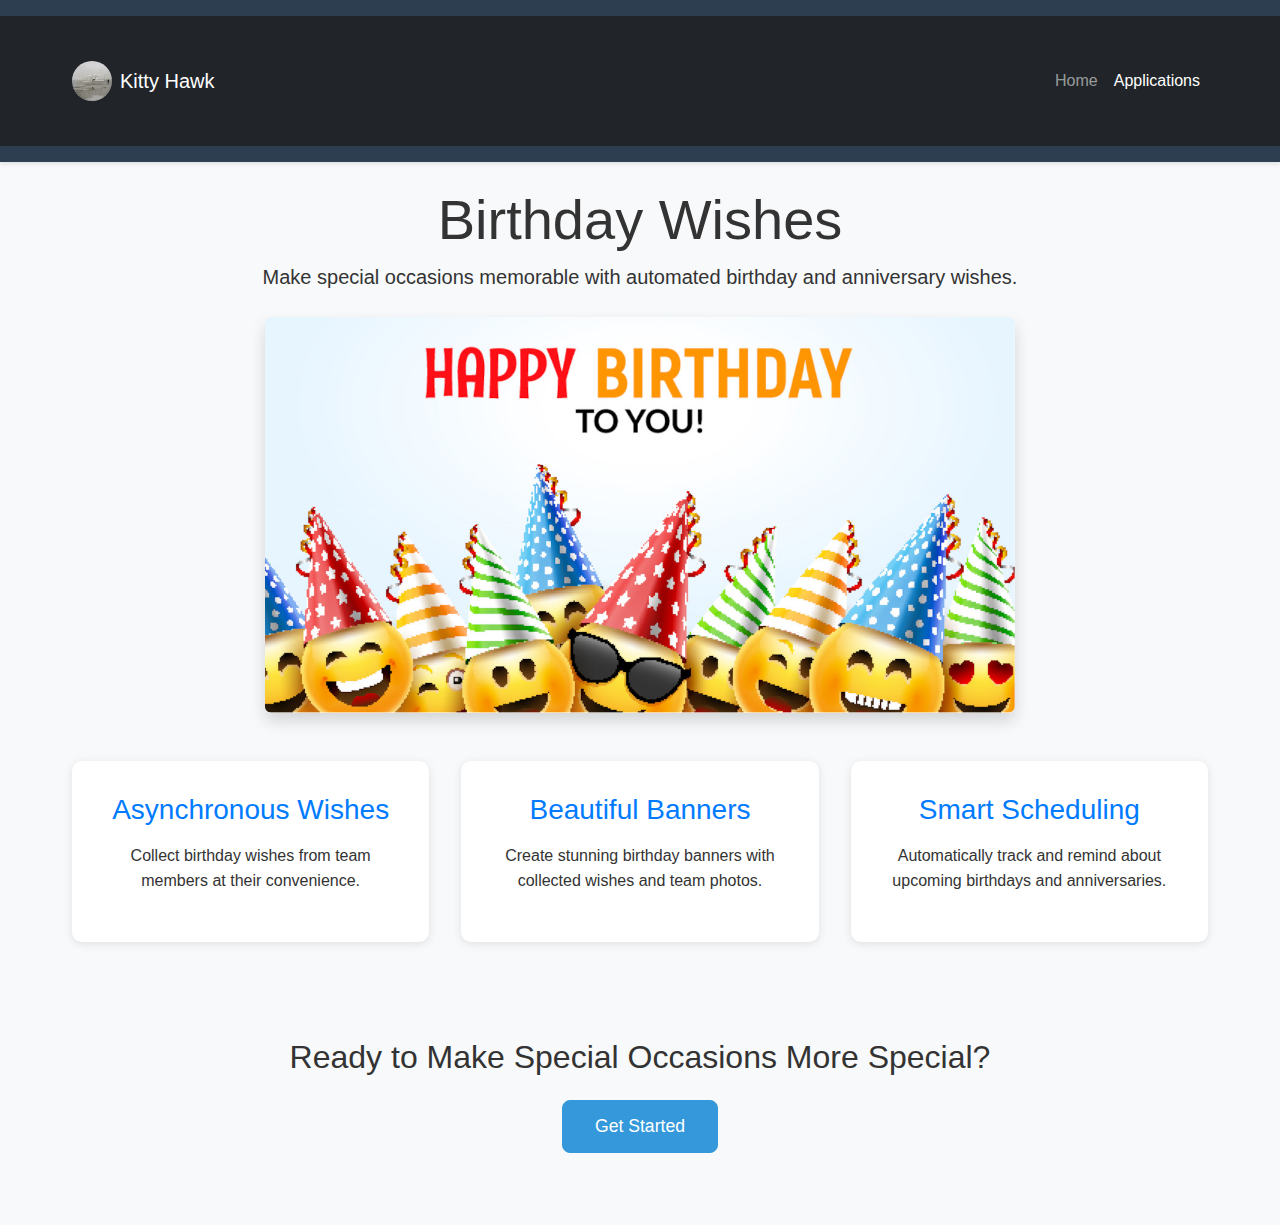
==== birthday-wishes/index.html @ 1bcf80a0 "Added home/applications/producs pages and added bootstrap library" ====
<!DOCTYPE html>
<html lang="en">
<head>
    <meta charset="UTF-8">
    <meta name="viewport" content="width=device-width, initial-scale=1.0">
    <title>Birthday Wishes - Kitty Hawk Applications</title>
    <link rel="stylesheet" href="../css/main.css">
    <style>
        * {
            margin: 0;
            padding: 0;
            box-sizing: border-box;
        }

        body {
            font-family: Arial, sans-serif;
            line-height: 1.6;
            color: #333;
        }

        .header {
            background-color: #f8f9fa;
            padding: 2rem 0;
            text-align: center;
        }

        .container {
            max-width: 1200px;
            margin: 0 auto;
            padding: 2rem;
        }

        .back-link {
            display: inline-block;
            margin-bottom: 2rem;
            color: #007bff;
            text-decoration: none;
        }

        .back-link:hover {
            text-decoration: underline;
        }

        .hero {
            text-align: center;
            margin-bottom: 3rem;
        }

        .hero h1 {
            font-size: 2.5rem;
            margin-bottom: 1rem;
        }

        .hero p {
            font-size: 1.2rem;
            color: #666;
            max-width: 800px;
            margin: 0 auto;
        }

        .features {
            display: grid;
            grid-template-columns: repeat(auto-fit, minmax(300px, 1fr));
            gap: 2rem;
            margin-bottom: 3rem;
        }

        .feature-card {
            background: white;
            padding: 2rem;
            border-radius: 10px;
            box-shadow: 0 2px 10px rgba(0, 0, 0, 0.1);
        }

        .feature-card h3 {
            margin-bottom: 1rem;
            color: #007bff;
        }

        .cta-section {
            text-align: center;
            background-color: #f8f9fa;
            padding: 3rem 0;
            border-radius: 10px;
        }

        .cta-button {
            display: inline-block;
            padding: 1rem 2rem;
            background-color: #007bff;
            color: white;
            text-decoration: none;
            border-radius: 5px;
            margin-top: 1rem;
            transition: background-color 0.3s ease;
        }

        .cta-button:hover {
            background-color: #0056b3;
        }

        .demo-image {
            max-width: 100%;
            height: auto;
            border-radius: 10px;
            margin: 2rem 0;
        }
    </style>
</head>
<body class="app-detail">
    <header>
        <nav class="navbar navbar-expand-lg navbar-dark bg-dark">
            <div class="container">
                <a class="navbar-brand d-flex align-items-center" href="../index.html">
                    <img src="../images/First_flight2.jpg" alt="Kitty Hawk Logo" class="me-2" style="width: 40px; height: 40px; border-radius: 50%;">
                    <span>Kitty Hawk</span>
                </a>
                <button class="navbar-toggler" type="button" data-bs-toggle="collapse" data-bs-target="#navbarNav">
                    <span class="navbar-toggler-icon"></span>
                </button>
                <div class="collapse navbar-collapse" id="navbarNav">
                    <ul class="navbar-nav ms-auto">
                        <li class="nav-item">
                            <a class="nav-link" href="../index.html">Home</a>
                        </li>
                        <li class="nav-item">
                            <a class="nav-link active" href="../applications.html">Applications</a>
                        </li>
                    </ul>
                </div>
            </div>
        </nav>
    </header>

    <main class="container py-4">
        <div class="text-center mb-4">
            <h1 class="display-4">Birthday Wishes</h1>
            <p class="lead">Make special occasions memorable with automated birthday and anniversary wishes.</p>
        </div>

        <div class="row justify-content-center mb-5">
            <div class="col-lg-8">
                <img src="../images/happybirthday.jpeg" alt="Birthday Wishes Demo" class="img-fluid rounded shadow">
            </div>
        </div>

        <div class="features">
            <div class="feature-card">
                <h3>Asynchronous Wishes</h3>
                <p>Collect birthday wishes from team members at their convenience.</p>
            </div>
            
            <div class="feature-card">
                <h3>Beautiful Banners</h3>
                <p>Create stunning birthday banners with collected wishes and team photos.</p>
            </div>
            
            <div class="feature-card">
                <h3>Smart Scheduling</h3>
                <p>Automatically track and remind about upcoming birthdays and anniversaries.</p>
            </div>
        </div>

        <div class="cta-section">
            <h2 class="mb-4">Ready to Make Special Occasions More Special?</h2>
            <a href="#" class="btn btn-primary btn-lg">Get Started</a>
        </div>
    </main>

    <script src="https://cdn.jsdelivr.net/npm/bootstrap@5.3.3/dist/js/bootstrap.bundle.min.js"></script>
</body>
</html>
---- css/main.css ----
/* Import Bootstrap CSS */
@import url('../lib/css/bootstrap.min.css');

/* Custom Variables */
:root {
    --primary-color: #2c3e50;
    --secondary-color: #3498db;
    --accent-color: #e74c3c;
    --text-color: #2c3e50;
    --light-bg: #f8f9fa;
    --dark-bg: #2c3e50;
}

/* Global Styles */
body {
    font-family: 'Segoe UI', Tahoma, Geneva, Verdana, sans-serif;
    color: var(--text-color);
    line-height: 1.6;
}

/* Header Styles */
header {
    background-color: var(--dark-bg);
    padding: 1rem 0;
    box-shadow: 0 2px 4px rgba(0,0,0,0.1);
}

.navbar {
    padding: 0.5rem 0;
}

.logo-container {
    display: flex;
    align-items: center;
    text-decoration: none;
    color: white;
}

.logo-container img {
    width: 40px;
    height: 40px;
    border-radius: 50%;
    margin-right: 10px;
}

.logo-container span {
    font-size: 1.5rem;
    font-weight: bold;
}

.back-link {
    color: white;
    text-decoration: none;
    margin-left: 1rem;
    transition: color 0.3s ease;
}

.back-link:hover {
    color: var(--secondary-color);
}

/* Hero Section */
.hero {
    background: linear-gradient(rgba(0,0,0,0.5), rgba(0,0,0,0.5)), url('../images/First_flight2.jpg');
    background-size: cover;
    background-position: center;
    height: 100vh;
    display: flex;
    align-items: center;
    justify-content: center;
    text-align: center;
    color: white;
}

.hero-content {
    max-width: 800px;
    padding: 2rem;
}

.hero h1 {
    font-size: 3.5rem;
    margin-bottom: 1rem;
}

.hero p {
    font-size: 1.5rem;
    margin-bottom: 2rem;
}

/* Applications Grid */
.applications-grid {
    display: grid;
    grid-template-columns: repeat(auto-fit, minmax(300px, 1fr));
    gap: 2rem;
    padding: 2rem 0;
}

.app-card {
    background: white;
    border-radius: 10px;
    overflow: hidden;
    box-shadow: 0 4px 6px rgba(0,0,0,0.1);
    transition: transform 0.3s ease;
}

.app-card:hover {
    transform: translateY(-5px);
}

.app-card img {
    width: 100%;
    height: 200px;
    object-fit: cover;
}

.app-card-content {
    padding: 1.5rem;
}

.app-card h3 {
    margin-bottom: 1rem;
    color: var(--primary-color);
}

.app-card p {
    color: #666;
    margin-bottom: 1.5rem;
}

/* Application Detail Pages */
.app-detail {
    background-color: var(--light-bg);
}

.demo-image {
    width: 100%;
    max-width: 800px;
    border-radius: 10px;
    margin: 2rem 0;
    box-shadow: 0 4px 6px rgba(0,0,0,0.1);
}

.features {
    display: grid;
    grid-template-columns: repeat(auto-fit, minmax(250px, 1fr));
    gap: 2rem;
    margin: 3rem 0;
}

.feature-card {
    background: white;
    padding: 2rem;
    border-radius: 10px;
    box-shadow: 0 4px 6px rgba(0,0,0,0.1);
    text-align: center;
}

.feature-card h3 {
    color: var(--primary-color);
    margin-bottom: 1rem;
}

/* Buttons */
.btn-primary {
    background-color: var(--secondary-color);
    border-color: var(--secondary-color);
    padding: 0.75rem 2rem;
    font-size: 1.1rem;
    transition: all 0.3s ease;
}

.btn-primary:hover {
    background-color: #2980b9;
    border-color: #2980b9;
    transform: translateY(-2px);
}

/* Call to Action Section */
.cta-section {
    text-align: center;
    padding: 4rem 0;
    background-color: var(--light-bg);
    margin-top: 3rem;
}

/* Responsive Design */
@media (max-width: 768px) {
    .hero h1 {
        font-size: 2.5rem;
    }
    
    .hero p {
        font-size: 1.2rem;
    }
    
    .applications-grid {
        grid-template-columns: 1fr;
    }
    
    .features {
        grid-template-columns: 1fr;
    }
}

/* Container */
.container {
    max-width: 1200px;
    margin: 0 auto;
    padding: 0 1rem;
}

/* Utility Classes */
.text-center {
    text-align: center;
}

.mb-4 {
    margin-bottom: 1.5rem;
}

.mt-4 {
    margin-top: 1.5rem;
}

.py-4 {
    padding-top: 1.5rem;
    padding-bottom: 1.5rem;
}
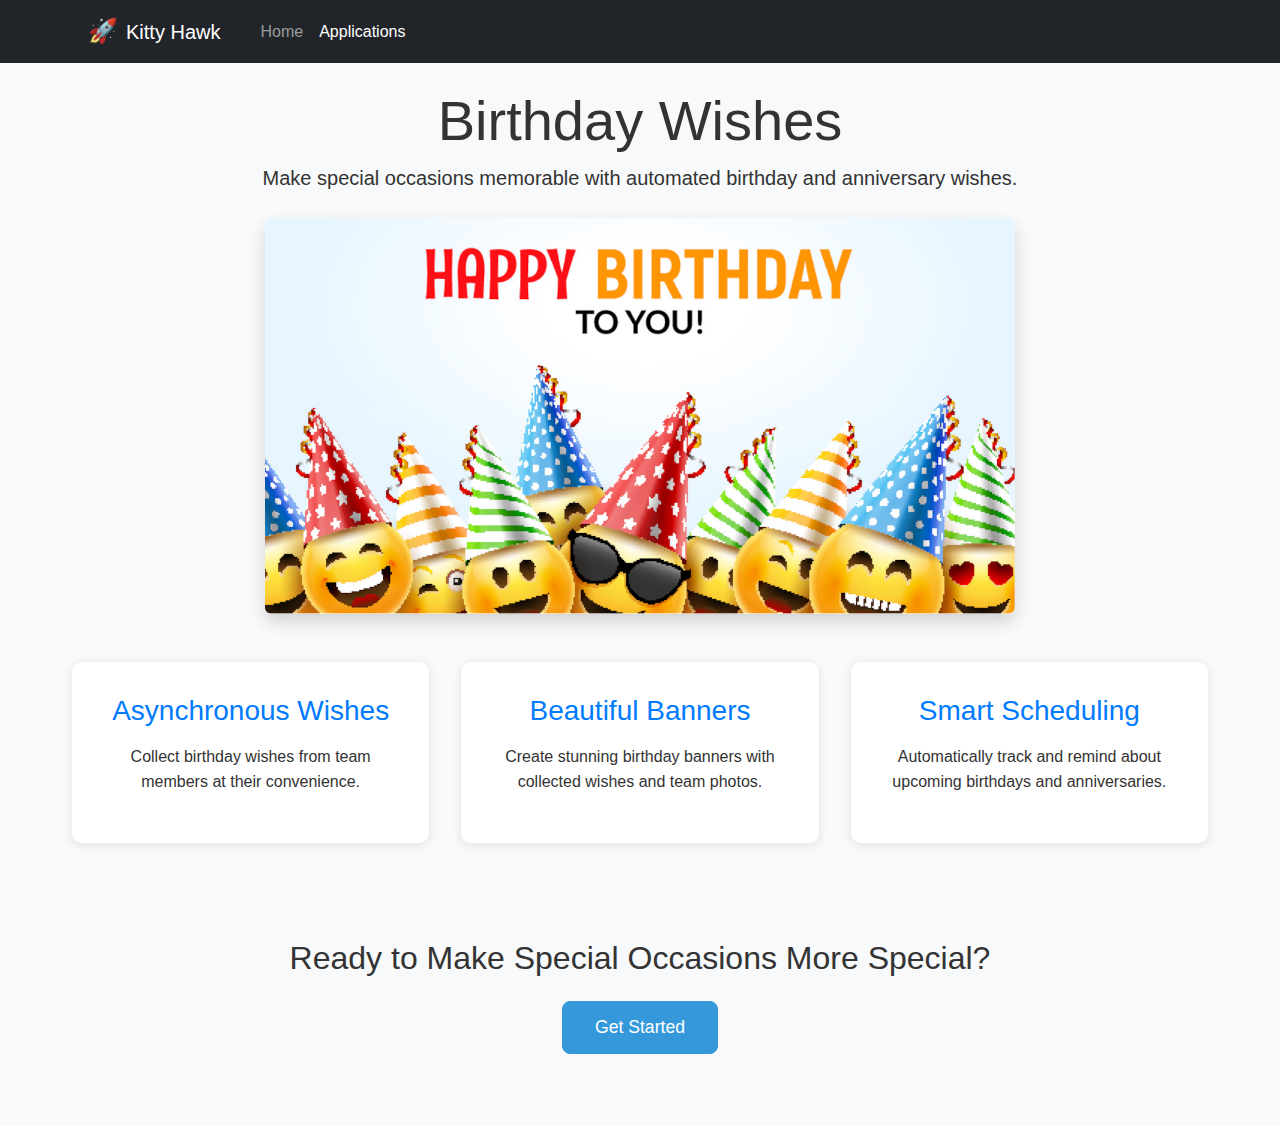
==== commit 82ce06dc: "Cleamup logo - use a rocket imo" ====
--- a/birthday-wishes/index.html
+++ b/birthday-wishes/index.html
@@ -111,17 +111,17 @@
     <header>
         <nav class="navbar navbar-expand-lg navbar-dark bg-dark">
             <div class="container">
-                <a class="navbar-brand d-flex align-items-center" href="../index.html">
-                    <img src="../images/First_flight2.jpg" alt="Kitty Hawk Logo" class="me-2" style="width: 40px; height: 40px; border-radius: 50%;">
+                <a class="navbar-brand d-flex align-items-center" href="/">
+                    <span class="me-2" style="font-size: 1.5rem;">🚀</span>
                     <span>Kitty Hawk</span>
                 </a>
                 <button class="navbar-toggler" type="button" data-bs-toggle="collapse" data-bs-target="#navbarNav">
                     <span class="navbar-toggler-icon"></span>
                 </button>
                 <div class="collapse navbar-collapse" id="navbarNav">
-                    <ul class="navbar-nav ms-auto">
+                    <ul class="navbar-nav">
                         <li class="nav-item">
-                            <a class="nav-link" href="../index.html">Home</a>
+                            <a class="nav-link" href="/">Home</a>
                         </li>
                         <li class="nav-item">
                             <a class="nav-link active" href="../applications.html">Applications</a>
--- a/css/main.css
+++ b/css/main.css
@@ -20,13 +20,36 @@
 
 /* Header Styles */
 header {
-    background-color: var(--dark-bg);
-    padding: 1rem 0;
-    box-shadow: 0 2px 4px rgba(0,0,0,0.1);
+    height: 63px;
 }
 
 .navbar {
-    padding: 0.5rem 0;
+    height: 63px;
+    padding: 0;
+}
+
+.navbar-brand {
+    height: 63px;
+    padding: 0 1rem;
+}
+
+.navbar-brand img {
+    width: 40px;
+    height: 40px;
+    border-radius: 50%;
+    margin-right: 10px;
+}
+
+.navbar-nav {
+    height: 63px;
+    align-items: center;
+}
+
+.nav-link {
+    padding: 0 1rem;
+    height: 63px;
+    display: flex;
+    align-items: center;
 }
 
 .logo-container {
